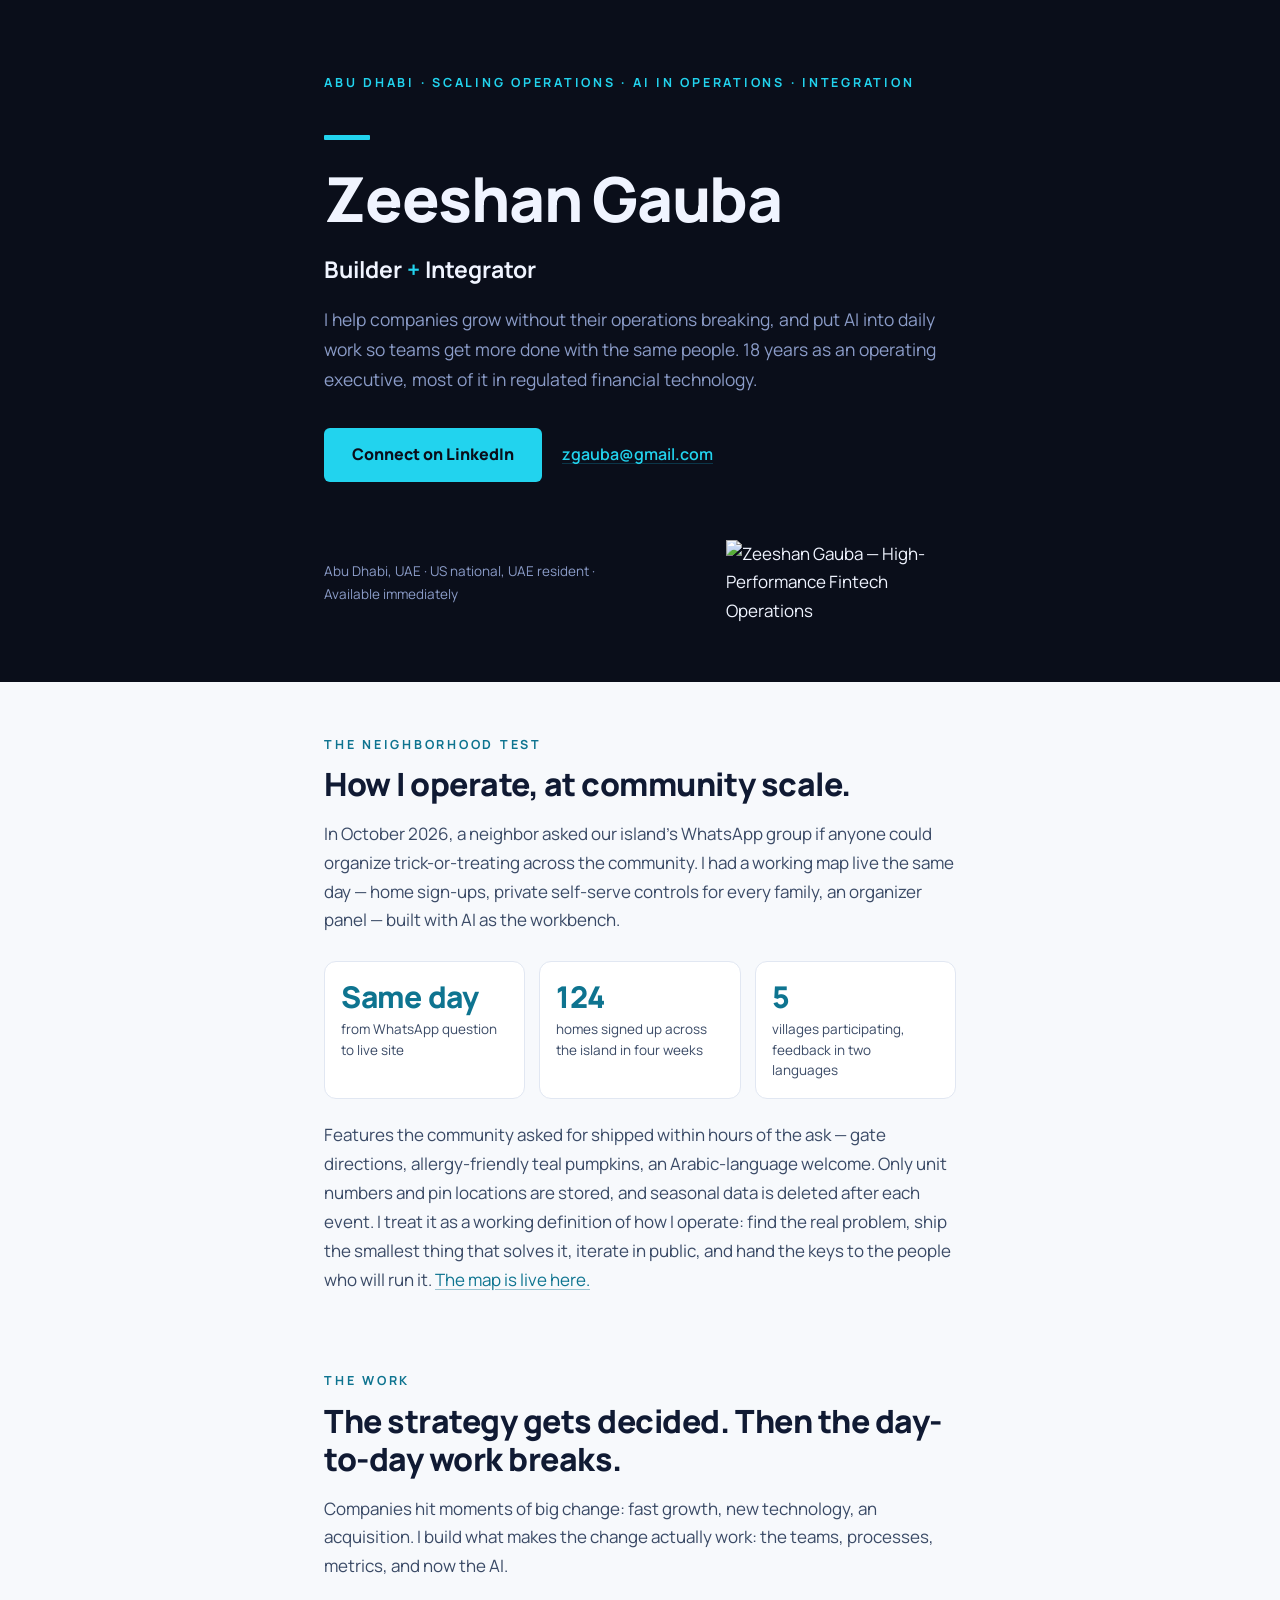
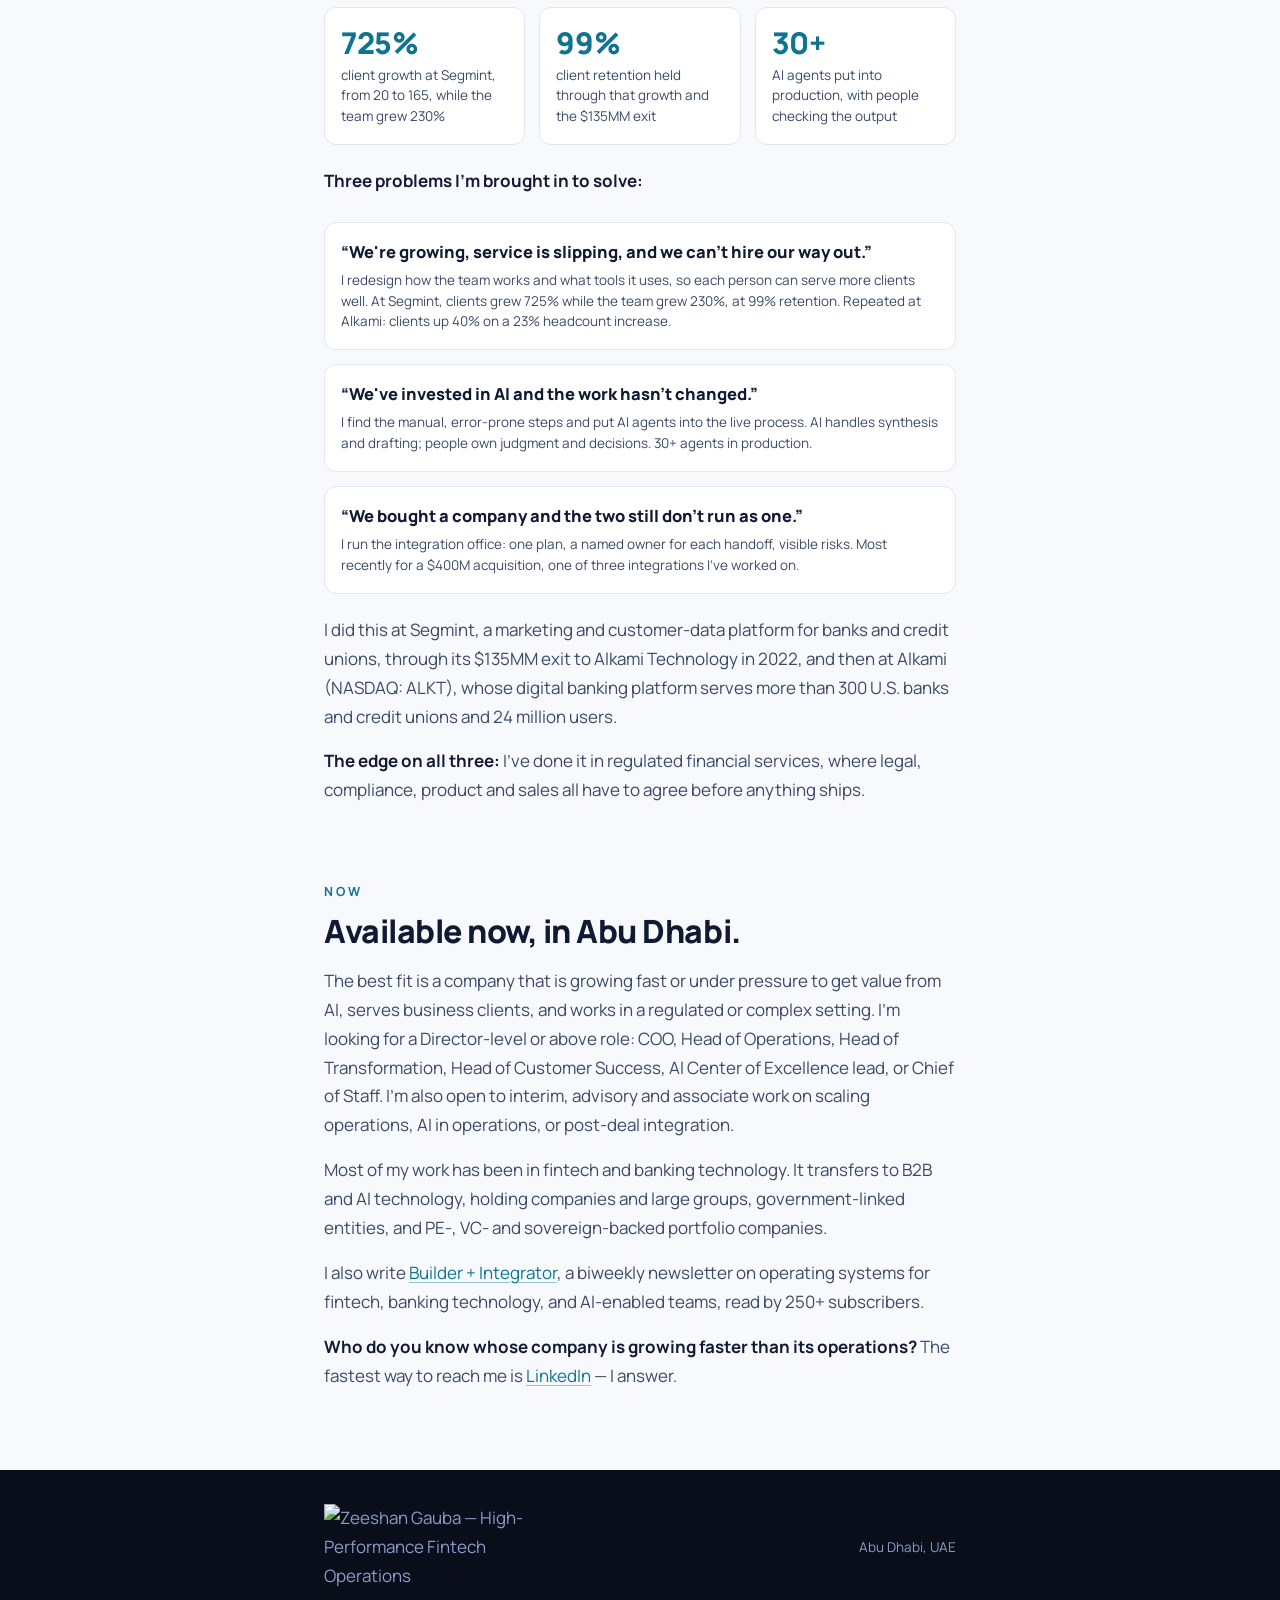
==== jubail/index.html @ a0ccc413 "Personal pages: align copy with updated positioning (#113) Lead with the one-line pitch and the thre" ====
<!doctype html>
<html lang="en">
<head>
<meta charset="utf-8">
<meta name="viewport" content="width=device-width, initial-scale=1">
<title>Zeeshan Gauba — Jubail Island</title>
<meta name="description" content="How one WhatsApp message became Jubail Island's trick-or-treat map — and what it says about how I work.">
<meta property="og:title" content="Zeeshan Gauba — Jubail Island">
<meta property="og:description" content="How one WhatsApp message became Jubail Island's trick-or-treat map — and what it says about how I work.">
<meta property="og:type" content="website">
<link rel="icon" href="../assets/zg-mark-cyan.svg" type="image/svg+xml">
<link rel="preconnect" href="https://fonts.googleapis.com">
<link rel="preconnect" href="https://fonts.gstatic.com" crossorigin>
<link href="https://fonts.googleapis.com/css2?family=Manrope:wght@400;600;700;800&display=swap" rel="stylesheet">
<style>
:root{
  --navy:#0A0E1A;
  --navy2:#0F1629;
  --cyan:#22D3EE;
  --coverText:#F0F4FF;
  --coverSub:#8B9CC8;
  --pagebg:#F7F9FC;
  --inkhead:#101A33;
  --inkbody:#3A4A66;
  --teal:#0E7490;
  --cardline:#E1E7F2;
}
*{box-sizing:border-box}
body{
  margin:0;
  background:var(--pagebg);
  color:var(--inkbody);
  font-family:'Manrope', 'Segoe UI', system-ui, sans-serif;
  font-size:17px;
  line-height:1.7;
  -webkit-font-smoothing:antialiased;
}
.wrap{max-width:680px; margin:0 auto; padding:0 24px}
a{color:var(--teal); text-decoration-color:rgba(14,116,144,.4); text-underline-offset:3px}
a:hover{text-decoration-color:var(--teal)}
a:focus-visible, .btn:focus-visible{outline:2.5px solid var(--cyan); outline-offset:3px; border-radius:3px}

/* ---- dark cover hero ---- */
.cover{background:var(--navy); color:var(--coverText); padding:72px 0 56px}
.eyebrow{
  font-size:12.5px; font-weight:700; letter-spacing:.22em; text-transform:uppercase;
  margin:0 0 42px;
}
.cover .eyebrow{color:var(--cyan)}
.rule{width:46px; height:5px; background:var(--cyan); border-radius:1px; margin:0 0 26px}
.cover h1{
  font-size:clamp(40px, 8.4vw, 62px);
  font-weight:800; letter-spacing:-.02em; line-height:1.06;
  margin:0 0 18px;
}
.cover .tag{
  font-size:clamp(19px, 3.8vw, 23px); font-weight:700; color:var(--coverText);
  margin:0 0 16px;
}
.cover .tag .plus{color:var(--cyan)}
.cover .lede{font-size:17.5px; color:var(--coverSub); max-width:56ch; margin:0 0 34px}
.btnrow{display:flex; gap:20px; align-items:center; flex-wrap:wrap}
.btn{
  display:inline-block; background:var(--cyan); color:var(--navy);
  text-decoration:none; font-size:16px; font-weight:800;
  padding:13px 28px; border-radius:6px;
}
.btn:hover{background:#4ADDF4}
.cover .quiet{color:var(--cyan); font-size:16px; font-weight:600}
.coverfoot{display:flex; align-items:center; justify-content:space-between; gap:16px; margin-top:58px; flex-wrap:wrap}
.coverfoot .who{font-size:13.5px; color:var(--coverSub); max-width:34ch}
.coverfoot img{width:min(230px, 52vw); height:auto; display:block}

/* ---- light body ---- */
section{padding:52px 0 8px}
h2{
  font-size:clamp(26px, 5vw, 32px); font-weight:800; letter-spacing:-.015em;
  color:var(--inkhead); margin:0 0 16px; line-height:1.2;
}
.body-ey{color:var(--teal); margin:0 0 10px}
section p{margin:0 0 16px; max-width:66ch}
section b{color:var(--inkhead)}

.cards{
  display:grid; grid-template-columns:repeat(3, minmax(0,1fr)); gap:14px;
  margin:26px 0 22px;
}
.card{
  background:#fff; border:1px solid var(--cardline); border-radius:12px;
  padding:18px 16px;
}
.card .n{font-size:30px; font-weight:800; color:var(--teal); line-height:1.1; letter-spacing:-.01em}
.card .l{font-size:13.5px; color:var(--inkbody); margin-top:6px; line-height:1.5}
@media (max-width:560px){
  .cards{grid-template-columns:1fr; gap:10px}
  .card{display:flex; align-items:baseline; gap:14px}
  .card .n{min-width:110px}
  .card .l{margin-top:0}
}
.cards.four{grid-template-columns:repeat(2, minmax(0,1fr))}
.card .t{font-size:16.5px; font-weight:800; color:var(--inkhead); line-height:1.3}
.card .t + .l{margin-top:8px}
@media (max-width:560px){
  .cards.four{grid-template-columns:1fr}
  .cards.four .card{display:block}
}

.cards.stack{grid-template-columns:1fr}
@media (max-width:560px){
  .cards.stack .card{display:block}
}

/* ---- dark footer ---- */
.foot{background:var(--navy); color:var(--coverSub); margin-top:56px; padding:34px 0 44px}
.foot .inner{display:flex; align-items:center; justify-content:space-between; gap:16px; flex-wrap:wrap}
.foot img{width:min(210px, 48vw); height:auto; display:block}
.foot .loc{font-size:13.5px}
</style>
</head>
<body>

<header class="cover">
  <div class="wrap">
    <p class="eyebrow">Abu Dhabi · Scaling Operations · AI in Operations · Integration</p>
    <div class="rule" aria-hidden="true"></div>
    <h1>Zeeshan Gauba</h1>
    <p class="tag">Builder <span class="plus">+</span> Integrator</p>
    <p class="lede">I help companies grow without their operations breaking, and put AI into daily work so teams get more done with the same people. 18 years as an operating executive, most of it in regulated financial technology.</p>
    <div class="btnrow">
      <a class="btn" href="https://www.linkedin.com/in/zeeshangauba" target="_blank" rel="noopener">Connect on LinkedIn</a>
      <a class="quiet" href="mailto:zgauba@gmail.com">zgauba@gmail.com</a>
    </div>
    <div class="coverfoot">
      <div class="who">Abu Dhabi, UAE · US national, UAE resident · Available immediately</div>
      <img src="../assets/lockup.svg" alt="Zeeshan Gauba — High-Performance Fintech Operations">
    </div>
  </div>
</header>

<main>
  <section>
    <div class="wrap">
      <p class="eyebrow body-ey">The neighborhood test</p>
      <h2>How I operate, at community scale.</h2>
      <p>In October 2026, a neighbor asked our island's WhatsApp group if anyone could organize trick-or-treating across the community. I had a working map live the same day — home sign-ups, private self-serve controls for every family, an organizer panel — built with AI as the workbench.</p>
      <div class="cards" role="group" aria-label="Community map results">
        <div class="card"><div class="n">Same day</div><div class="l">from WhatsApp question to live site</div></div>
        <div class="card"><div class="n">124</div><div class="l">homes signed up across the island in four weeks</div></div>
        <div class="card"><div class="n">5</div><div class="l">villages participating, feedback in two languages</div></div>
      </div>
      <p>Features the community asked for shipped within hours of the ask — gate directions, allergy-friendly teal pumpkins, an Arabic-language welcome. Only unit numbers and pin locations are stored, and seasonal data is deleted after each event. I treat it as a working definition of how I operate: find the real problem, ship the smallest thing that solves it, iterate in public, and hand the keys to the people who will run it. <a href="https://zgauba.github.io/jubail-halloween/" target="_blank" rel="noopener">The map is live here.</a></p>
    </div>
  </section>

  <section>
    <div class="wrap">
      <p class="eyebrow body-ey">The work</p>
      <h2>The strategy gets decided. Then the day-to-day work breaks.</h2>
      <p>Companies hit moments of big change: fast growth, new technology, an acquisition. I build what makes the change actually work: the teams, processes, metrics, and now the AI.</p>
      <div class="cards" role="group" aria-label="Career highlights">
        <div class="card"><div class="n">725%</div><div class="l">client growth at Segmint, from 20 to 165, while the team grew 230%</div></div>
        <div class="card"><div class="n">99%</div><div class="l">client retention held through that growth and the $135MM exit</div></div>
        <div class="card"><div class="n">30+</div><div class="l">AI agents put into production, with people checking the output</div></div>
      </div>
      <p><b>Three problems I'm brought in to solve:</b></p>
      <div class="cards stack" role="group" aria-label="Problems I solve">
        <div class="card"><div class="t">&ldquo;We're growing, service is slipping, and we can't hire our way out.&rdquo;</div><div class="l">I redesign how the team works and what tools it uses, so each person can serve more clients well. At Segmint, clients grew 725% while the team grew 230%, at 99% retention. Repeated at Alkami: clients up 40% on a 23% headcount increase.</div></div>
        <div class="card"><div class="t">&ldquo;We've invested in AI and the work hasn't changed.&rdquo;</div><div class="l">I find the manual, error-prone steps and put AI agents into the live process. AI handles synthesis and drafting; people own judgment and decisions. 30+ agents in production.</div></div>
        <div class="card"><div class="t">&ldquo;We bought a company and the two still don't run as one.&rdquo;</div><div class="l">I run the integration office: one plan, a named owner for each handoff, visible risks. Most recently for a $400M acquisition, one of three integrations I've worked on.</div></div>
      </div>
      <p>I did this at Segmint, a marketing and customer-data platform for banks and credit unions, through its $135MM exit to Alkami Technology in 2022, and then at Alkami (NASDAQ: ALKT), whose digital banking platform serves more than 300 U.S. banks and credit unions and 24 million users.</p>
      <p><b>The edge on all three:</b> I've done it in regulated financial services, where legal, compliance, product and sales all have to agree before anything ships.</p>
    </div>
  </section>

  <section>
    <div class="wrap">
      <p class="eyebrow body-ey">Now</p>
      <h2>Available now, in Abu Dhabi.</h2>
      <p>The best fit is a company that is growing fast or under pressure to get value from AI, serves business clients, and works in a regulated or complex setting. I'm looking for a Director-level or above role: COO, Head of Operations, Head of Transformation, Head of Customer Success, AI Center of Excellence lead, or Chief of Staff. I'm also open to interim, advisory and associate work on scaling operations, AI in operations, or post-deal integration.</p>
      <p>Most of my work has been in fintech and banking technology. It transfers to B2B and AI technology, holding companies and large groups, government-linked entities, and PE-, VC- and sovereign-backed portfolio companies.</p>
      <p>I also write <a href="https://www.linkedin.com/newsletters/builder-integrator-7461525730414329856" target="_blank" rel="noopener">Builder + Integrator</a>, a biweekly newsletter on operating systems for fintech, banking technology, and AI-enabled teams, read by 250+ subscribers.</p>
      <p><b>Who do you know whose company is growing faster than its operations?</b> The fastest way to reach me is <a href="https://www.linkedin.com/in/zeeshangauba" target="_blank" rel="noopener">LinkedIn</a> — I answer.</p>
    </div>
  </section>
</main>

<footer class="foot">
  <div class="wrap inner">
    <img src="../assets/lockup.svg" alt="Zeeshan Gauba — High-Performance Fintech Operations">
    <div class="loc">Abu Dhabi, UAE</div>
  </div>
</footer>
</body>
</html>
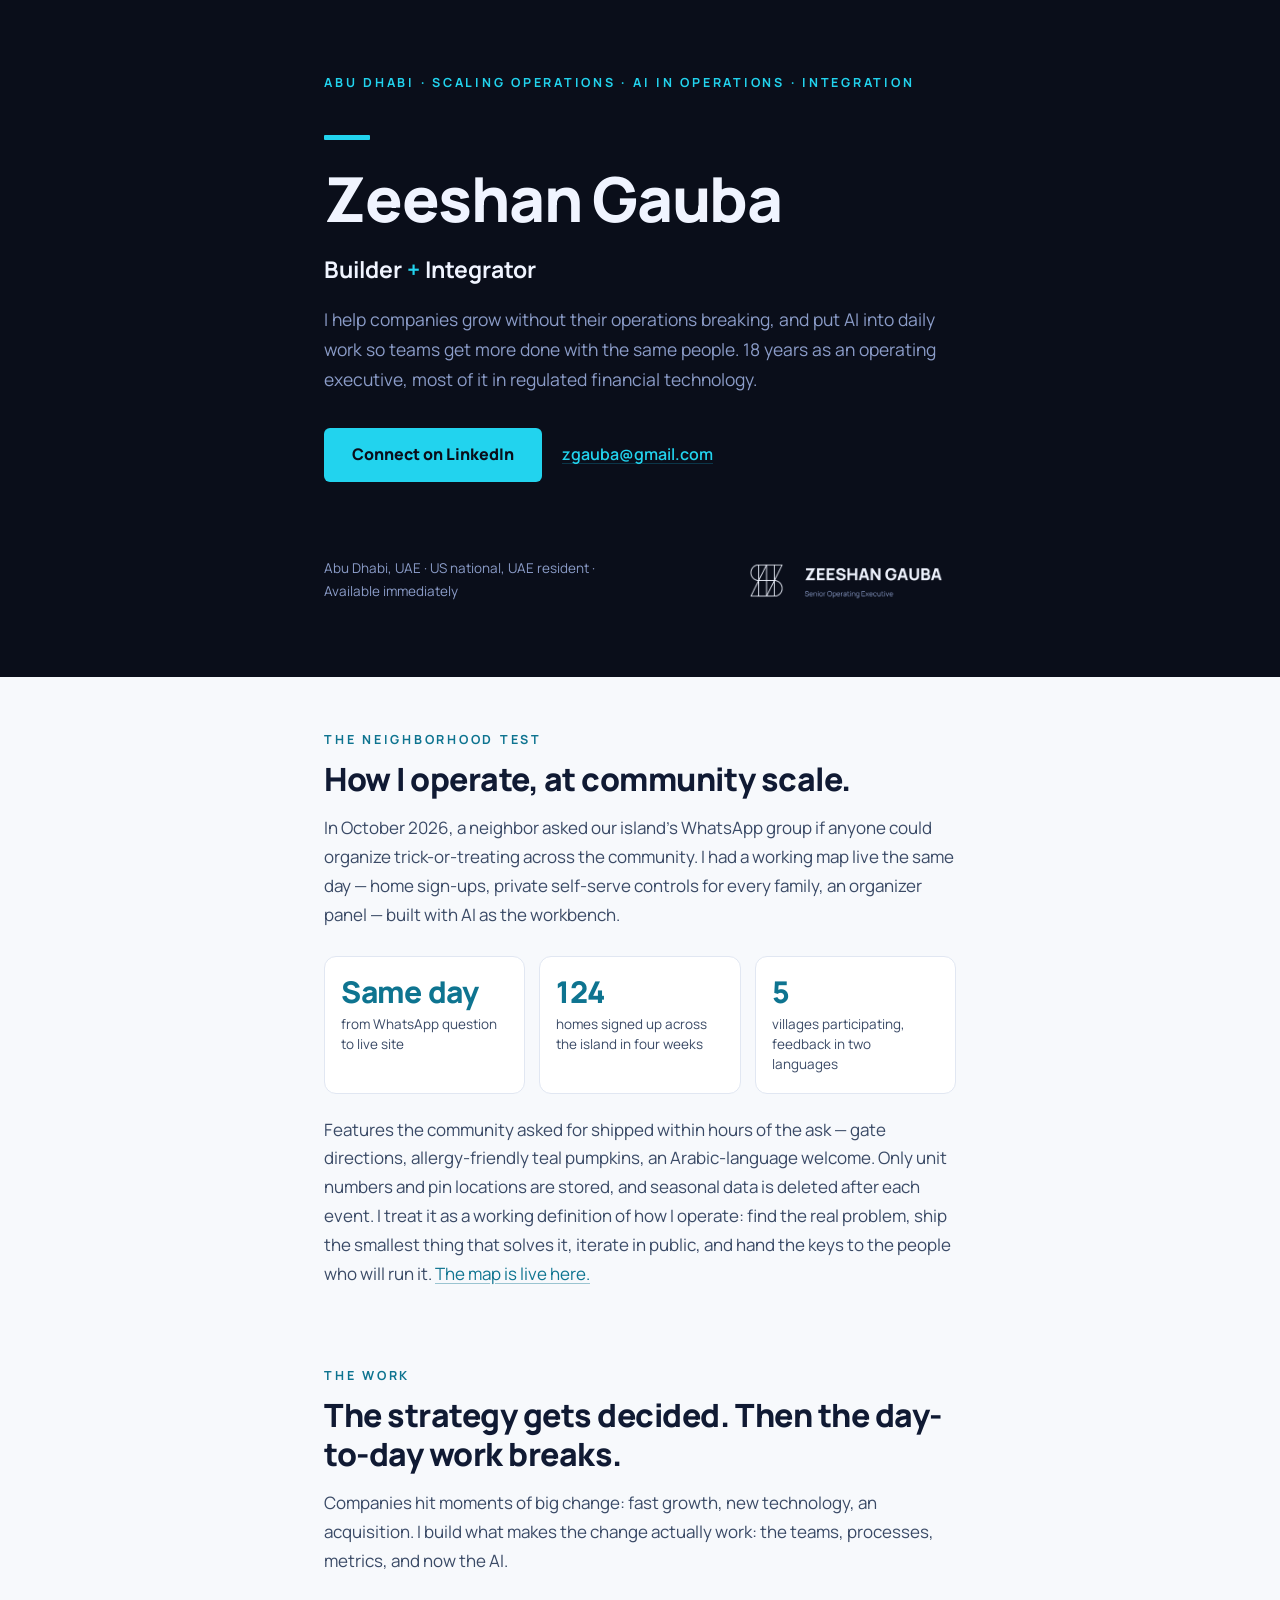
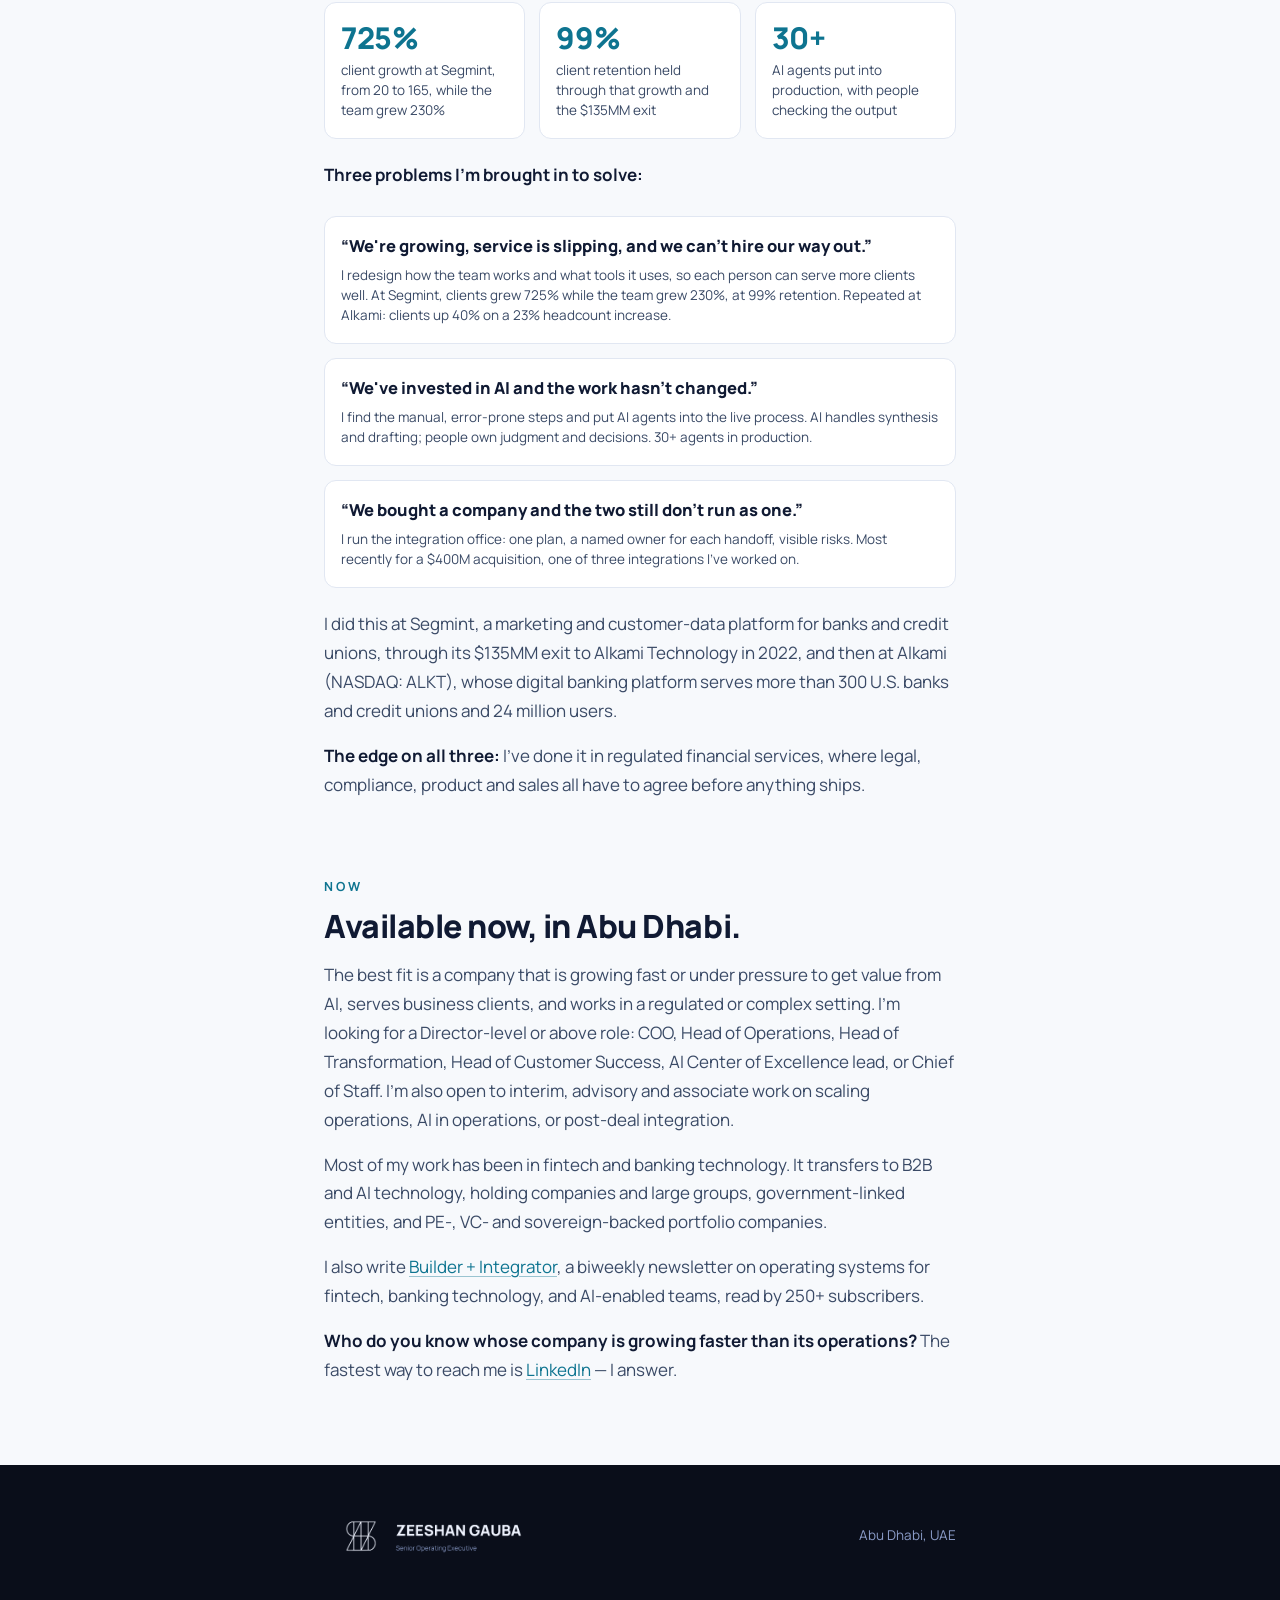
==== commit e600bb94: "Personal pages: new lockup with 'Senior Operating Executive' tagline (#115) Claude-Session: https://" ====
--- a/jubail/index.html
+++ b/jubail/index.html
@@ -132,7 +132,7 @@
     </div>
     <div class="coverfoot">
       <div class="who">Abu Dhabi, UAE · US national, UAE resident · Available immediately</div>
-      <img src="../assets/lockup.svg" alt="Zeeshan Gauba — High-Performance Fintech Operations">
+      <img src="../assets/lockup-horizontal-light.png" alt="Zeeshan Gauba — Senior Operating Executive">
     </div>
   </div>
 </header>
@@ -187,7 +187,7 @@
 
 <footer class="foot">
   <div class="wrap inner">
-    <img src="../assets/lockup.svg" alt="Zeeshan Gauba — High-Performance Fintech Operations">
+    <img src="../assets/lockup-horizontal-light.png" alt="Zeeshan Gauba — Senior Operating Executive">
     <div class="loc">Abu Dhabi, UAE</div>
   </div>
 </footer>
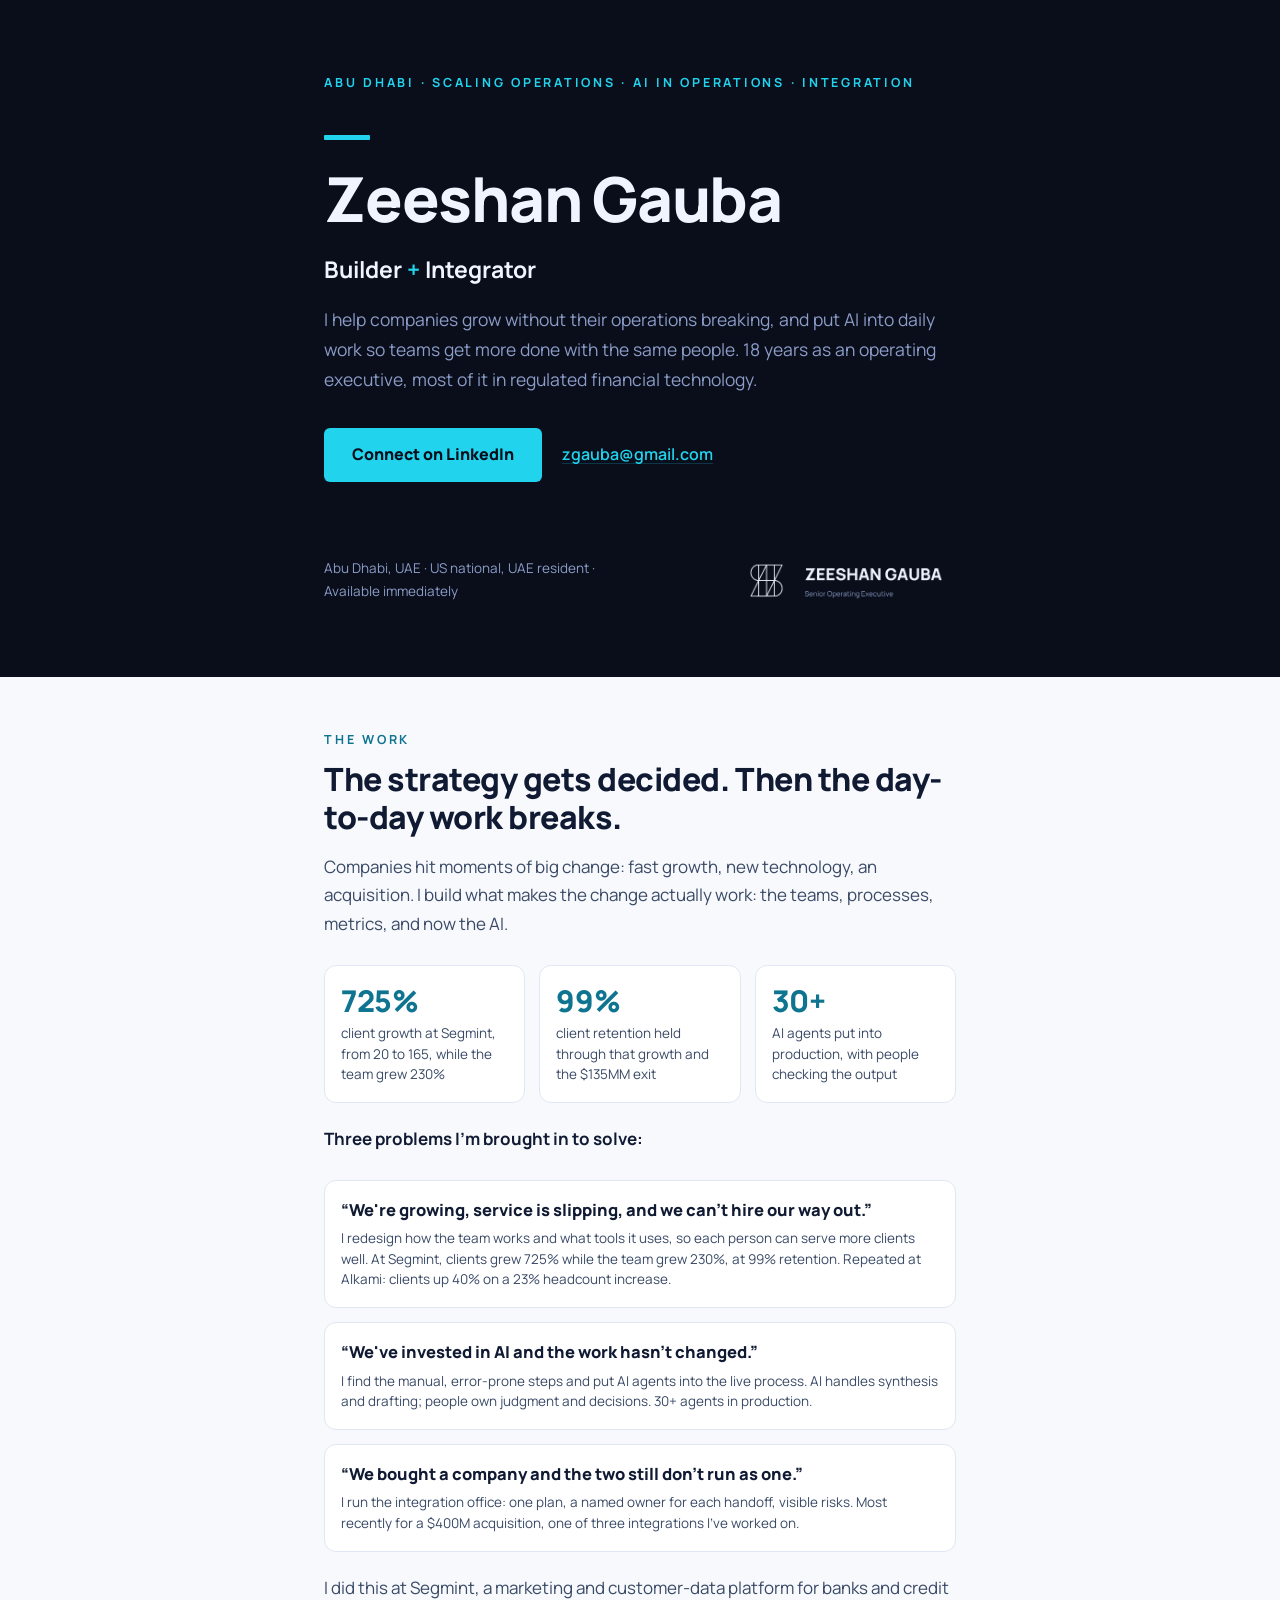
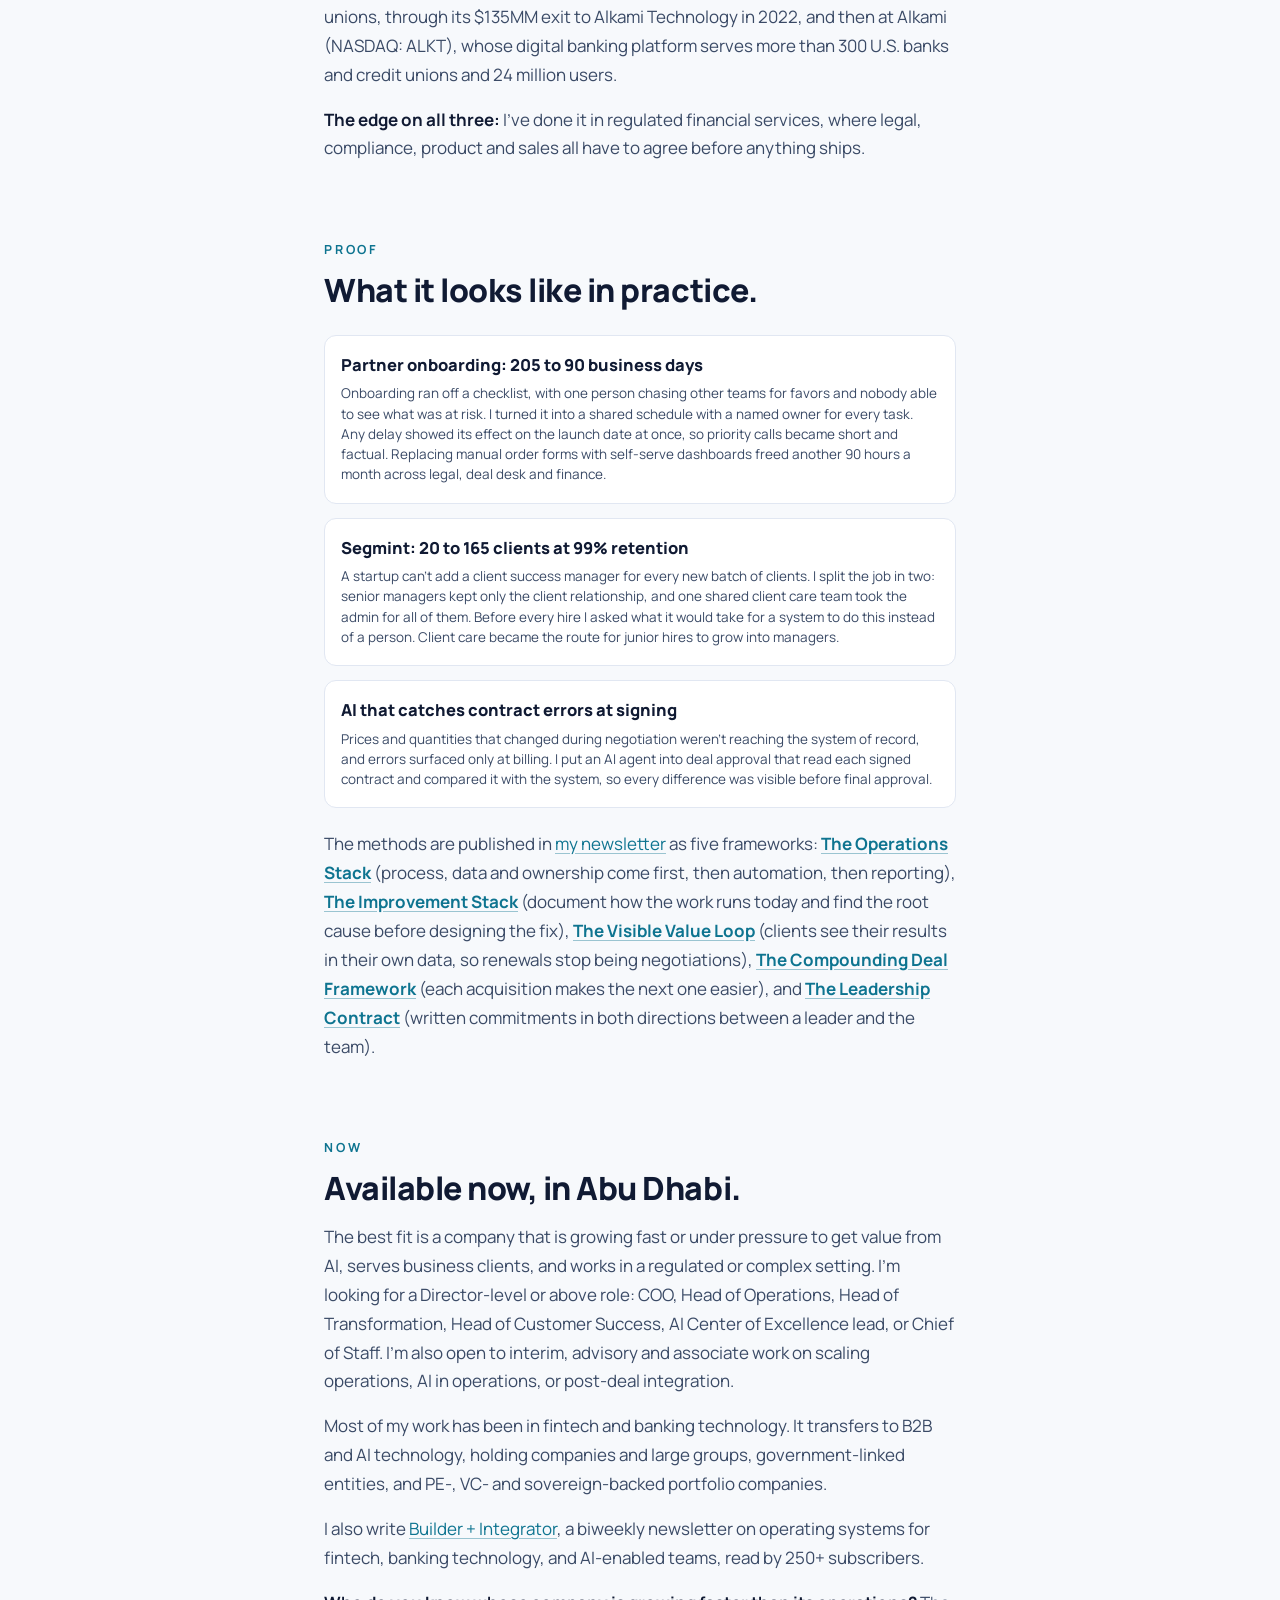
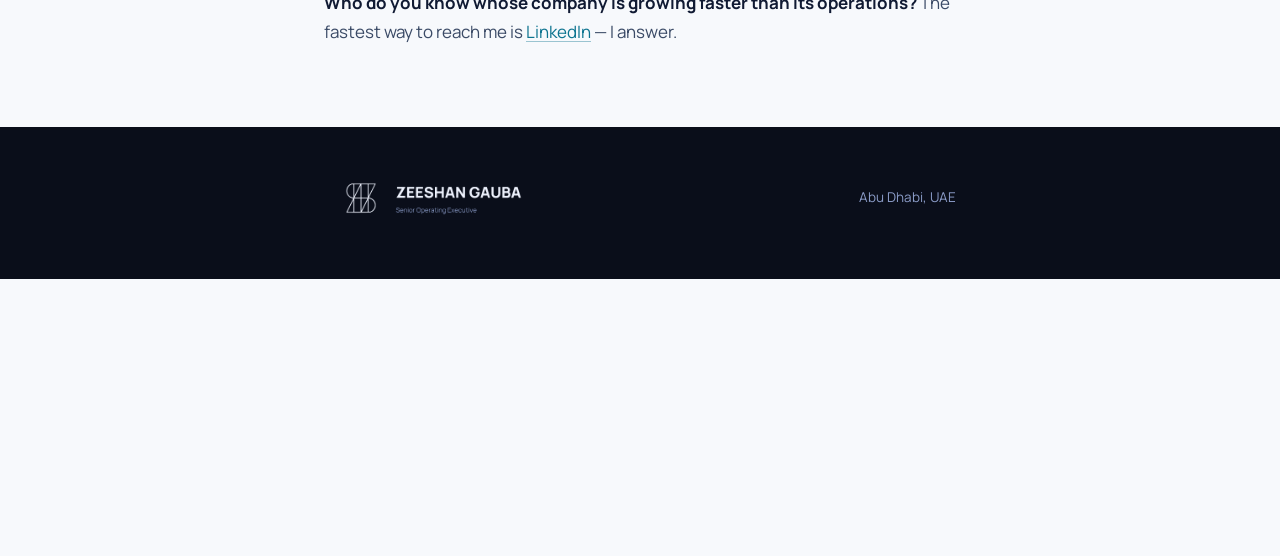
==== commit a988ad70: "Home: link frameworks to articles; retire /jubail/ variant (#118) * Home: link each framework to its" ====
--- a/jubail/index.html
+++ b/jubail/index.html
@@ -3,193 +3,12 @@
 <head>
 <meta charset="utf-8">
 <meta name="viewport" content="width=device-width, initial-scale=1">
-<title>Zeeshan Gauba — Jubail Island</title>
-<meta name="description" content="How one WhatsApp message became Jubail Island's trick-or-treat map — and what it says about how I work.">
-<meta property="og:title" content="Zeeshan Gauba — Jubail Island">
-<meta property="og:description" content="How one WhatsApp message became Jubail Island's trick-or-treat map — and what it says about how I work.">
-<meta property="og:type" content="website">
-<link rel="icon" href="../assets/zg-mark-cyan.svg" type="image/svg+xml">
-<link rel="preconnect" href="https://fonts.googleapis.com">
-<link rel="preconnect" href="https://fonts.gstatic.com" crossorigin>
-<link href="https://fonts.googleapis.com/css2?family=Manrope:wght@400;600;700;800&display=swap" rel="stylesheet">
-<style>
-:root{
-  --navy:#0A0E1A;
-  --navy2:#0F1629;
-  --cyan:#22D3EE;
-  --coverText:#F0F4FF;
-  --coverSub:#8B9CC8;
-  --pagebg:#F7F9FC;
-  --inkhead:#101A33;
-  --inkbody:#3A4A66;
-  --teal:#0E7490;
-  --cardline:#E1E7F2;
-}
-*{box-sizing:border-box}
-body{
-  margin:0;
-  background:var(--pagebg);
-  color:var(--inkbody);
-  font-family:'Manrope', 'Segoe UI', system-ui, sans-serif;
-  font-size:17px;
-  line-height:1.7;
-  -webkit-font-smoothing:antialiased;
-}
-.wrap{max-width:680px; margin:0 auto; padding:0 24px}
-a{color:var(--teal); text-decoration-color:rgba(14,116,144,.4); text-underline-offset:3px}
-a:hover{text-decoration-color:var(--teal)}
-a:focus-visible, .btn:focus-visible{outline:2.5px solid var(--cyan); outline-offset:3px; border-radius:3px}
-
-/* ---- dark cover hero ---- */
-.cover{background:var(--navy); color:var(--coverText); padding:72px 0 56px}
-.eyebrow{
-  font-size:12.5px; font-weight:700; letter-spacing:.22em; text-transform:uppercase;
-  margin:0 0 42px;
-}
-.cover .eyebrow{color:var(--cyan)}
-.rule{width:46px; height:5px; background:var(--cyan); border-radius:1px; margin:0 0 26px}
-.cover h1{
-  font-size:clamp(40px, 8.4vw, 62px);
-  font-weight:800; letter-spacing:-.02em; line-height:1.06;
-  margin:0 0 18px;
-}
-.cover .tag{
-  font-size:clamp(19px, 3.8vw, 23px); font-weight:700; color:var(--coverText);
-  margin:0 0 16px;
-}
-.cover .tag .plus{color:var(--cyan)}
-.cover .lede{font-size:17.5px; color:var(--coverSub); max-width:56ch; margin:0 0 34px}
-.btnrow{display:flex; gap:20px; align-items:center; flex-wrap:wrap}
-.btn{
-  display:inline-block; background:var(--cyan); color:var(--navy);
-  text-decoration:none; font-size:16px; font-weight:800;
-  padding:13px 28px; border-radius:6px;
-}
-.btn:hover{background:#4ADDF4}
-.cover .quiet{color:var(--cyan); font-size:16px; font-weight:600}
-.coverfoot{display:flex; align-items:center; justify-content:space-between; gap:16px; margin-top:58px; flex-wrap:wrap}
-.coverfoot .who{font-size:13.5px; color:var(--coverSub); max-width:34ch}
-.coverfoot img{width:min(230px, 52vw); height:auto; display:block}
-
-/* ---- light body ---- */
-section{padding:52px 0 8px}
-h2{
-  font-size:clamp(26px, 5vw, 32px); font-weight:800; letter-spacing:-.015em;
-  color:var(--inkhead); margin:0 0 16px; line-height:1.2;
-}
-.body-ey{color:var(--teal); margin:0 0 10px}
-section p{margin:0 0 16px; max-width:66ch}
-section b{color:var(--inkhead)}
-
-.cards{
-  display:grid; grid-template-columns:repeat(3, minmax(0,1fr)); gap:14px;
-  margin:26px 0 22px;
-}
-.card{
-  background:#fff; border:1px solid var(--cardline); border-radius:12px;
-  padding:18px 16px;
-}
-.card .n{font-size:30px; font-weight:800; color:var(--teal); line-height:1.1; letter-spacing:-.01em}
-.card .l{font-size:13.5px; color:var(--inkbody); margin-top:6px; line-height:1.5}
-@media (max-width:560px){
-  .cards{grid-template-columns:1fr; gap:10px}
-  .card{display:flex; align-items:baseline; gap:14px}
-  .card .n{min-width:110px}
-  .card .l{margin-top:0}
-}
-.cards.four{grid-template-columns:repeat(2, minmax(0,1fr))}
-.card .t{font-size:16.5px; font-weight:800; color:var(--inkhead); line-height:1.3}
-.card .t + .l{margin-top:8px}
-@media (max-width:560px){
-  .cards.four{grid-template-columns:1fr}
-  .cards.four .card{display:block}
-}
-
-.cards.stack{grid-template-columns:1fr}
-@media (max-width:560px){
-  .cards.stack .card{display:block}
-}
-
-/* ---- dark footer ---- */
-.foot{background:var(--navy); color:var(--coverSub); margin-top:56px; padding:34px 0 44px}
-.foot .inner{display:flex; align-items:center; justify-content:space-between; gap:16px; flex-wrap:wrap}
-.foot img{width:min(210px, 48vw); height:auto; display:block}
-.foot .loc{font-size:13.5px}
-</style>
+<title>Zeeshan Gauba</title>
+<meta name="robots" content="noindex">
+<link rel="canonical" href="https://zgauba.github.io/">
+<meta http-equiv="refresh" content="0; url=../">
 </head>
 <body>
-
-<header class="cover">
-  <div class="wrap">
-    <p class="eyebrow">Abu Dhabi · Scaling Operations · AI in Operations · Integration</p>
-    <div class="rule" aria-hidden="true"></div>
-    <h1>Zeeshan Gauba</h1>
-    <p class="tag">Builder <span class="plus">+</span> Integrator</p>
-    <p class="lede">I help companies grow without their operations breaking, and put AI into daily work so teams get more done with the same people. 18 years as an operating executive, most of it in regulated financial technology.</p>
-    <div class="btnrow">
-      <a class="btn" href="https://www.linkedin.com/in/zeeshangauba" target="_blank" rel="noopener">Connect on LinkedIn</a>
-      <a class="quiet" href="mailto:zgauba@gmail.com">zgauba@gmail.com</a>
-    </div>
-    <div class="coverfoot">
-      <div class="who">Abu Dhabi, UAE · US national, UAE resident · Available immediately</div>
-      <img src="../assets/lockup-horizontal-light.png" alt="Zeeshan Gauba — Senior Operating Executive">
-    </div>
-  </div>
-</header>
-
-<main>
-  <section>
-    <div class="wrap">
-      <p class="eyebrow body-ey">The neighborhood test</p>
-      <h2>How I operate, at community scale.</h2>
-      <p>In October 2026, a neighbor asked our island's WhatsApp group if anyone could organize trick-or-treating across the community. I had a working map live the same day — home sign-ups, private self-serve controls for every family, an organizer panel — built with AI as the workbench.</p>
-      <div class="cards" role="group" aria-label="Community map results">
-        <div class="card"><div class="n">Same day</div><div class="l">from WhatsApp question to live site</div></div>
-        <div class="card"><div class="n">124</div><div class="l">homes signed up across the island in four weeks</div></div>
-        <div class="card"><div class="n">5</div><div class="l">villages participating, feedback in two languages</div></div>
-      </div>
-      <p>Features the community asked for shipped within hours of the ask — gate directions, allergy-friendly teal pumpkins, an Arabic-language welcome. Only unit numbers and pin locations are stored, and seasonal data is deleted after each event. I treat it as a working definition of how I operate: find the real problem, ship the smallest thing that solves it, iterate in public, and hand the keys to the people who will run it. <a href="https://zgauba.github.io/jubail-halloween/" target="_blank" rel="noopener">The map is live here.</a></p>
-    </div>
-  </section>
-
-  <section>
-    <div class="wrap">
-      <p class="eyebrow body-ey">The work</p>
-      <h2>The strategy gets decided. Then the day-to-day work breaks.</h2>
-      <p>Companies hit moments of big change: fast growth, new technology, an acquisition. I build what makes the change actually work: the teams, processes, metrics, and now the AI.</p>
-      <div class="cards" role="group" aria-label="Career highlights">
-        <div class="card"><div class="n">725%</div><div class="l">client growth at Segmint, from 20 to 165, while the team grew 230%</div></div>
-        <div class="card"><div class="n">99%</div><div class="l">client retention held through that growth and the $135MM exit</div></div>
-        <div class="card"><div class="n">30+</div><div class="l">AI agents put into production, with people checking the output</div></div>
-      </div>
-      <p><b>Three problems I'm brought in to solve:</b></p>
-      <div class="cards stack" role="group" aria-label="Problems I solve">
-        <div class="card"><div class="t">&ldquo;We're growing, service is slipping, and we can't hire our way out.&rdquo;</div><div class="l">I redesign how the team works and what tools it uses, so each person can serve more clients well. At Segmint, clients grew 725% while the team grew 230%, at 99% retention. Repeated at Alkami: clients up 40% on a 23% headcount increase.</div></div>
-        <div class="card"><div class="t">&ldquo;We've invested in AI and the work hasn't changed.&rdquo;</div><div class="l">I find the manual, error-prone steps and put AI agents into the live process. AI handles synthesis and drafting; people own judgment and decisions. 30+ agents in production.</div></div>
-        <div class="card"><div class="t">&ldquo;We bought a company and the two still don't run as one.&rdquo;</div><div class="l">I run the integration office: one plan, a named owner for each handoff, visible risks. Most recently for a $400M acquisition, one of three integrations I've worked on.</div></div>
-      </div>
-      <p>I did this at Segmint, a marketing and customer-data platform for banks and credit unions, through its $135MM exit to Alkami Technology in 2022, and then at Alkami (NASDAQ: ALKT), whose digital banking platform serves more than 300 U.S. banks and credit unions and 24 million users.</p>
-      <p><b>The edge on all three:</b> I've done it in regulated financial services, where legal, compliance, product and sales all have to agree before anything ships.</p>
-    </div>
-  </section>
-
-  <section>
-    <div class="wrap">
-      <p class="eyebrow body-ey">Now</p>
-      <h2>Available now, in Abu Dhabi.</h2>
-      <p>The best fit is a company that is growing fast or under pressure to get value from AI, serves business clients, and works in a regulated or complex setting. I'm looking for a Director-level or above role: COO, Head of Operations, Head of Transformation, Head of Customer Success, AI Center of Excellence lead, or Chief of Staff. I'm also open to interim, advisory and associate work on scaling operations, AI in operations, or post-deal integration.</p>
-      <p>Most of my work has been in fintech and banking technology. It transfers to B2B and AI technology, holding companies and large groups, government-linked entities, and PE-, VC- and sovereign-backed portfolio companies.</p>
-      <p>I also write <a href="https://www.linkedin.com/newsletters/builder-integrator-7461525730414329856" target="_blank" rel="noopener">Builder + Integrator</a>, a biweekly newsletter on operating systems for fintech, banking technology, and AI-enabled teams, read by 250+ subscribers.</p>
-      <p><b>Who do you know whose company is growing faster than its operations?</b> The fastest way to reach me is <a href="https://www.linkedin.com/in/zeeshangauba" target="_blank" rel="noopener">LinkedIn</a> — I answer.</p>
-    </div>
-  </section>
-</main>
-
-<footer class="foot">
-  <div class="wrap inner">
-    <img src="../assets/lockup-horizontal-light.png" alt="Zeeshan Gauba — Senior Operating Executive">
-    <div class="loc">Abu Dhabi, UAE</div>
-  </div>
-</footer>
+<p>This page has moved to <a href="../">zgauba.github.io</a>.</p>
 </body>
 </html>
